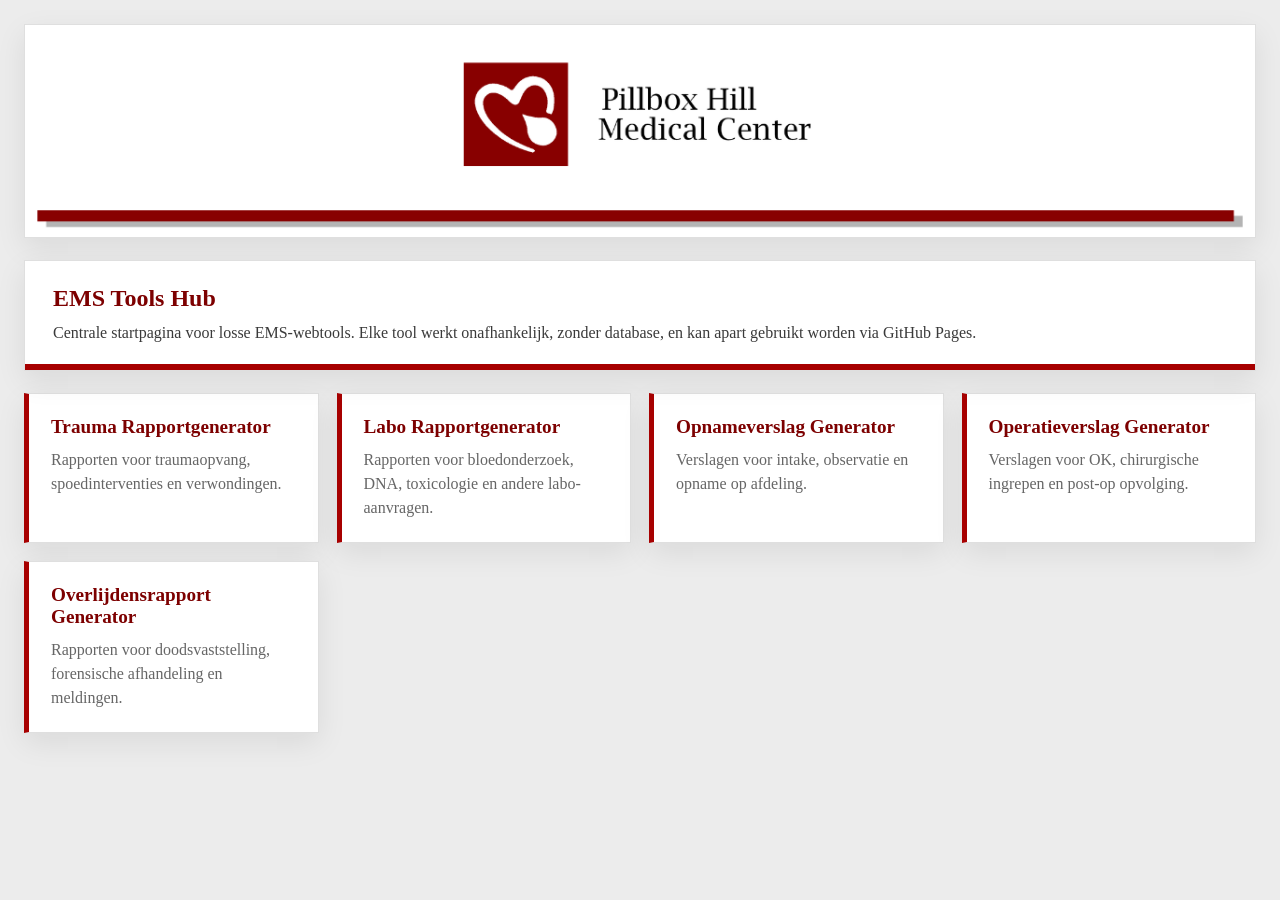
==== index.html @ 2ce00718 "Update index.html" ====
<!DOCTYPE html>
<html lang="nl">
<head>
  <meta charset="UTF-8" />
  <meta name="viewport" content="width=device-width, initial-scale=1.0" />
  <title>EMS Tools Hub</title>
  <link rel="stylesheet" href="assets/styles/main.css" />
</head>
<body>
  <div class="app">
    <header class="site-header">
      <img src="assets/images/Banner.png" alt="EMS Tools Hub" />
    </header>

    <section class="intro">
      <h1>EMS Tools Hub</h1>
      <p>
        Centrale startpagina voor losse EMS-webtools. Elke tool werkt onafhankelijk, zonder database,
        en kan apart gebruikt worden via GitHub Pages.
      </p>
    </section>

    <section class="tools-grid">
      <a class="tool-card" href="tools/trauma-report/">
        <h2>Trauma Rapportgenerator</h2>
        <p>Rapporten voor traumaopvang, spoedinterventies en verwondingen.</p>
      </a>

      <a class="tool-card" href="tools/labo-report/">
        <h2>Labo Rapportgenerator</h2>
        <p>Rapporten voor bloedonderzoek, DNA, toxicologie en andere labo-aanvragen.</p>
      </a>

      <a class="tool-card" href="tools/opname-report/">
        <h2>Opnameverslag Generator</h2>
        <p>Verslagen voor intake, observatie en opname op afdeling.</p>
      </a>

      <a class="tool-card" href="tools/operatie-report/">
        <h2>Operatieverslag Generator</h2>
        <p>Verslagen voor OK, chirurgische ingrepen en post-op opvolging.</p>
      </a>

      <a class="tool-card" href="tools/overlijden-report/">
        <h2>Overlijdensrapport Generator</h2>
        <p>Rapporten voor doodsvaststelling, forensische afhandeling en meldingen.</p>
      </a>
    </section>
  </div>
</body>
</html>
---- assets/styles/main.css ----
:root {
  --page: #ececec;
  --card: #ffffff;
  --text: #1c1c1c;
  --muted: #666666;
  --brand: #a70000;
  --brand-dark: #7d0000;
  --shadow: 0 10px 28px rgba(0, 0, 0, 0.08);
}

* {
  box-sizing: border-box;
}

body {
  margin: 0;
  padding: 24px;
  font-family: Georgia, "Times New Roman", serif;
  background: var(--page);
  color: var(--text);
}

.app {
  max-width: 1300px;
  margin: 0 auto;
}

.site-header {
  background: var(--card);
  border: 1px solid #dfdfdf;
  box-shadow: var(--shadow);
  margin-bottom: 22px;
}

.site-header img {
  display: block;
  width: 100%;
  height: auto;
}

.intro {
  background: var(--card);
  border: 1px solid #dfdfdf;
  box-shadow: var(--shadow);
  padding: 24px 28px;
  margin-bottom: 22px;
  position: relative;
}

.intro::after {
  content: "";
  position: absolute;
  left: 0;
  right: 0;
  bottom: 0;
  height: 6px;
  background: var(--brand);
}

.intro h1 {
  margin: 0 0 8px;
  color: var(--brand-dark);
}

.intro p {
  margin: 0;
  line-height: 1.6;
  color: #3a3a3a;
}

.tools-grid {
  display: grid;
  grid-template-columns: repeat(auto-fit, minmax(280px, 1fr));
  gap: 18px;
}

.tool-card {
  display: block;
  text-decoration: none;
  color: inherit;
  background: var(--card);
  border: 1px solid #dfdfdf;
  box-shadow: var(--shadow);
  padding: 22px;
  transition: transform 0.15s ease, box-shadow 0.15s ease;
  border-left: 5px solid var(--brand);
}

.tool-card:hover {
  transform: translateY(-2px);
  box-shadow: 0 14px 34px rgba(0, 0, 0, 0.1);
}

.tool-card h2 {
  margin: 0 0 10px;
  color: var(--brand-dark);
  font-size: 1.2rem;
}

.tool-card p {
  margin: 0;
  line-height: 1.5;
  color: var(--muted);
}
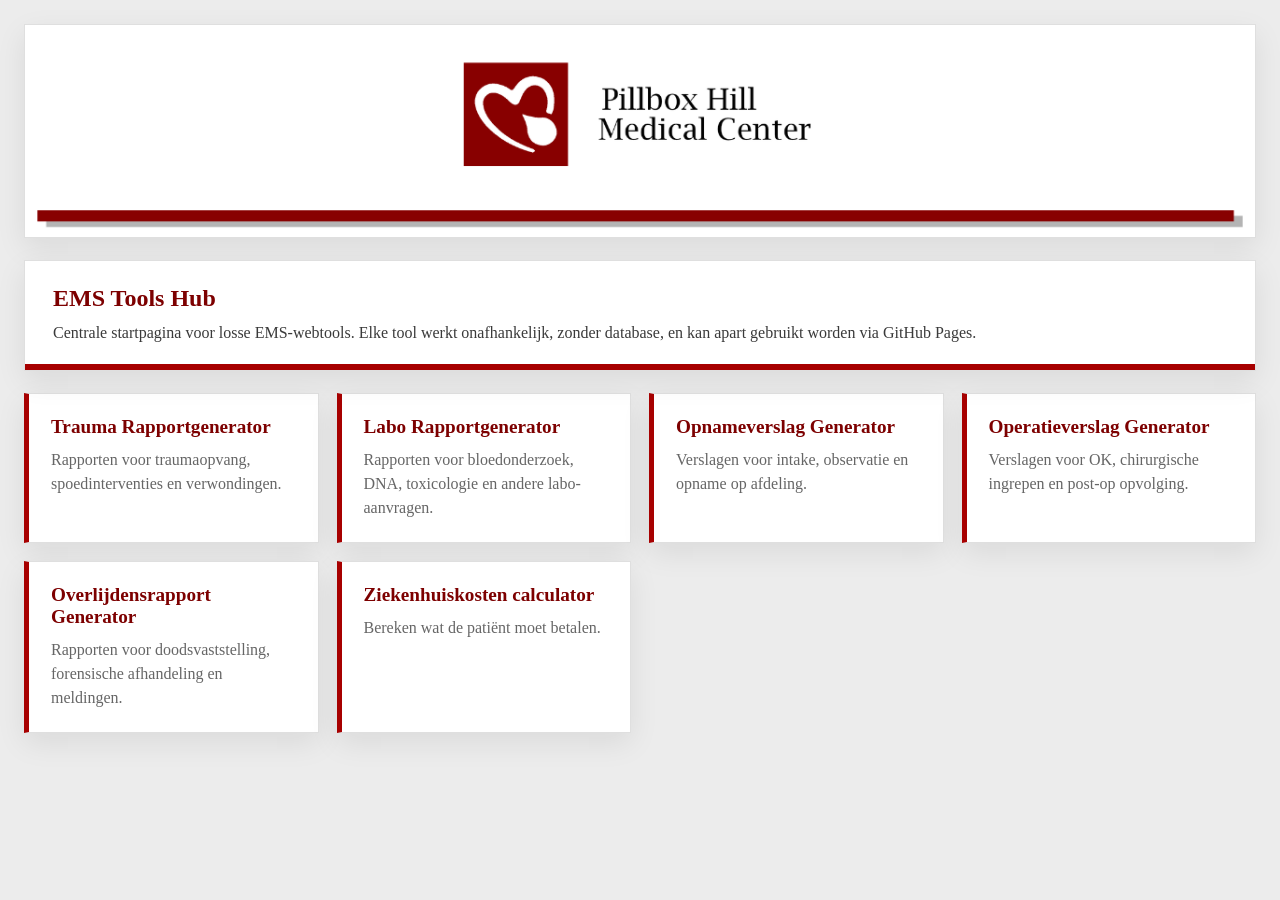
==== commit 85f3c680: "Update index.html" ====
--- a/index.html
+++ b/index.html
@@ -45,6 +45,11 @@
         <h2>Overlijdensrapport Generator</h2>
         <p>Rapporten voor doodsvaststelling, forensische afhandeling en meldingen.</p>
       </a>
+      
+      <a class="tool-card" href="tools/ems-cost-calculator/">
+        <h2>Ziekenhuiskosten calculator</h2>
+        <p>Bereken wat de patiënt moet betalen.</p>
+      </a>
     </section>
   </div>
 </body>
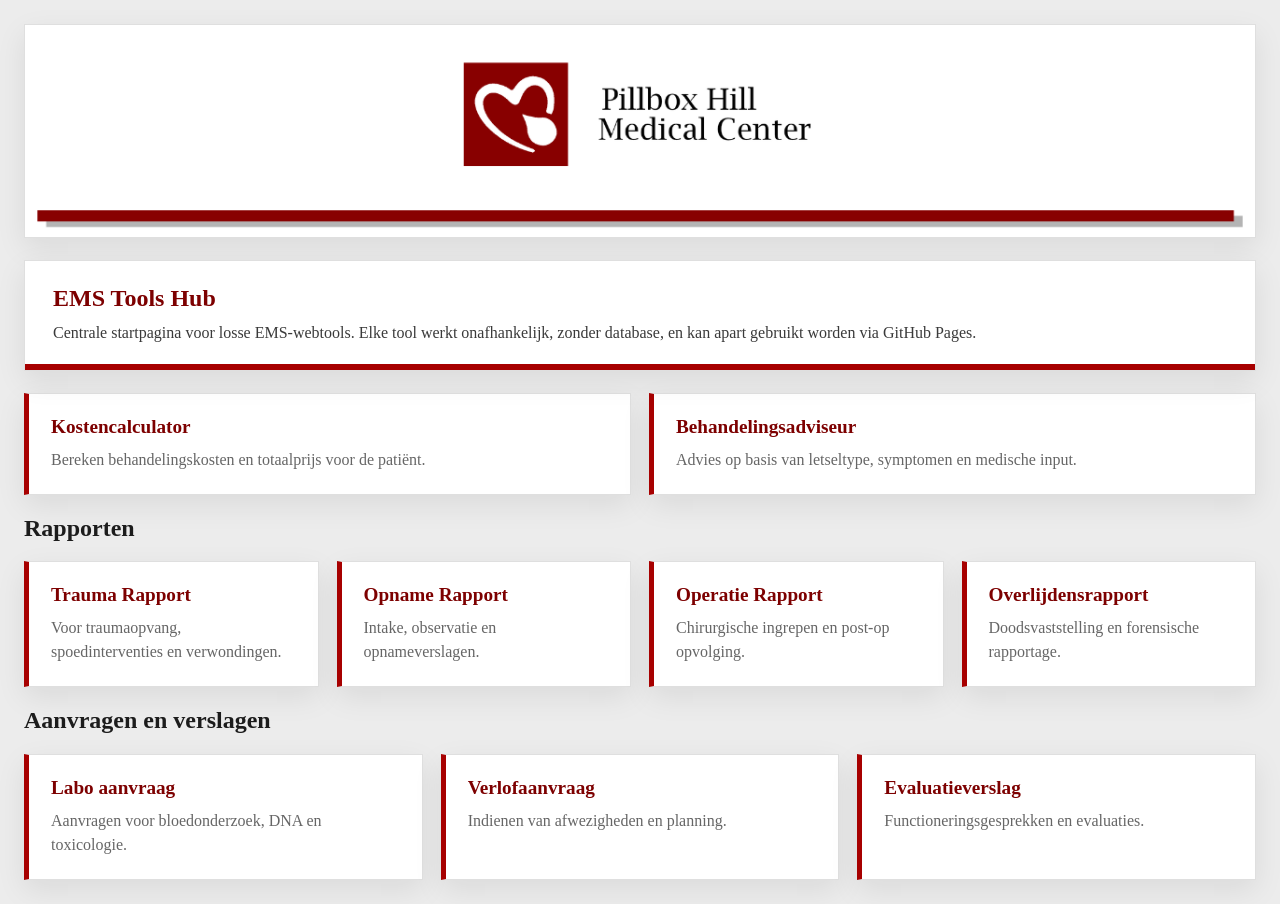
==== commit 45fc6c1c: "Update index.html" ====
--- a/index.html
+++ b/index.html
@@ -8,6 +8,7 @@
 </head>
 <body>
   <div class="app">
+    
     <header class="site-header">
       <img src="assets/images/Banner.png" alt="EMS Tools Hub" />
     </header>
@@ -20,37 +21,80 @@
       </p>
     </section>
 
-    <section class="tools-grid">
-      <a class="tool-card" href="tools/trauma-report/">
-        <h2>Trauma Rapportgenerator</h2>
-        <p>Rapporten voor traumaopvang, spoedinterventies en verwondingen.</p>
-      </a>
+    <!-- ========================= -->
+    <!-- 1. GEEN TITEL SECTIE -->
+    <!-- ========================= -->
+    <section class="tools-section">
+      <div class="tools-grid">
+        
+        <a class="tool-card" href="tools/ems-cost-calculator/">
+          <h2>Kostencalculator</h2>
+          <p>Bereken behandelingskosten en totaalprijs voor de patiënt.</p>
+        </a>
 
-      <a class="tool-card" href="tools/labo-report/">
-        <h2>Labo Rapportgenerator</h2>
-        <p>Rapporten voor bloedonderzoek, DNA, toxicologie en andere labo-aanvragen.</p>
-      </a>
+        <a class="tool-card" href="tools/treatment-advisor/">
+          <h2>Behandelingsadviseur</h2>
+          <p>Advies op basis van letseltype, symptomen en medische input.</p>
+        </a>
 
-      <a class="tool-card" href="tools/opname-report/">
-        <h2>Opnameverslag Generator</h2>
-        <p>Verslagen voor intake, observatie en opname op afdeling.</p>
-      </a>
+      </div>
+    </section>
 
-      <a class="tool-card" href="tools/operatie-report/">
-        <h2>Operatieverslag Generator</h2>
-        <p>Verslagen voor OK, chirurgische ingrepen en post-op opvolging.</p>
-      </a>
+    <!-- ========================= -->
+    <!-- 2. RAPPORTEN -->
+    <!-- ========================= -->
+    <section class="tools-section">
+      <h2 class="section-title">Rapporten</h2>
+      <div class="tools-grid">
 
-      <a class="tool-card" href="tools/overlijden-report/">
-        <h2>Overlijdensrapport Generator</h2>
-        <p>Rapporten voor doodsvaststelling, forensische afhandeling en meldingen.</p>
-      </a>
-      
-      <a class="tool-card" href="tools/ems-cost-calculator/">
-        <h2>Ziekenhuiskosten calculator</h2>
-        <p>Bereken wat de patiënt moet betalen.</p>
-      </a>
+        <a class="tool-card" href="tools/trauma-report/">
+          <h2>Trauma Rapport</h2>
+          <p>Voor traumaopvang, spoedinterventies en verwondingen.</p>
+        </a>
+
+        <a class="tool-card" href="tools/opname-report/">
+          <h2>Opname Rapport</h2>
+          <p>Intake, observatie en opnameverslagen.</p>
+        </a>
+
+        <a class="tool-card" href="tools/operatie-report/">
+          <h2>Operatie Rapport</h2>
+          <p>Chirurgische ingrepen en post-op opvolging.</p>
+        </a>
+
+        <a class="tool-card" href="tools/overlijden-report/">
+          <h2>Overlijdensrapport</h2>
+          <p>Doodsvaststelling en forensische rapportage.</p>
+        </a>
+
+      </div>
     </section>
+
+    <!-- ========================= -->
+    <!-- 3. AANVRAGEN & VERSLAGEN -->
+    <!-- ========================= -->
+    <section class="tools-section">
+      <h2 class="section-title">Aanvragen en verslagen</h2>
+      <div class="tools-grid">
+
+        <a class="tool-card" href="tools/labo-request/">
+          <h2>Labo aanvraag</h2>
+          <p>Aanvragen voor bloedonderzoek, DNA en toxicologie.</p>
+        </a>
+
+        <a class="tool-card" href="tools/leave-request/">
+          <h2>Verlofaanvraag</h2>
+          <p>Indienen van afwezigheden en planning.</p>
+        </a>
+
+        <a class="tool-card" href="tools/evaluation-report/">
+          <h2>Evaluatieverslag</h2>
+          <p>Functioneringsgesprekken en evaluaties.</p>
+        </a>
+
+      </div>
+    </section>
+
   </div>
 </body>
 </html>
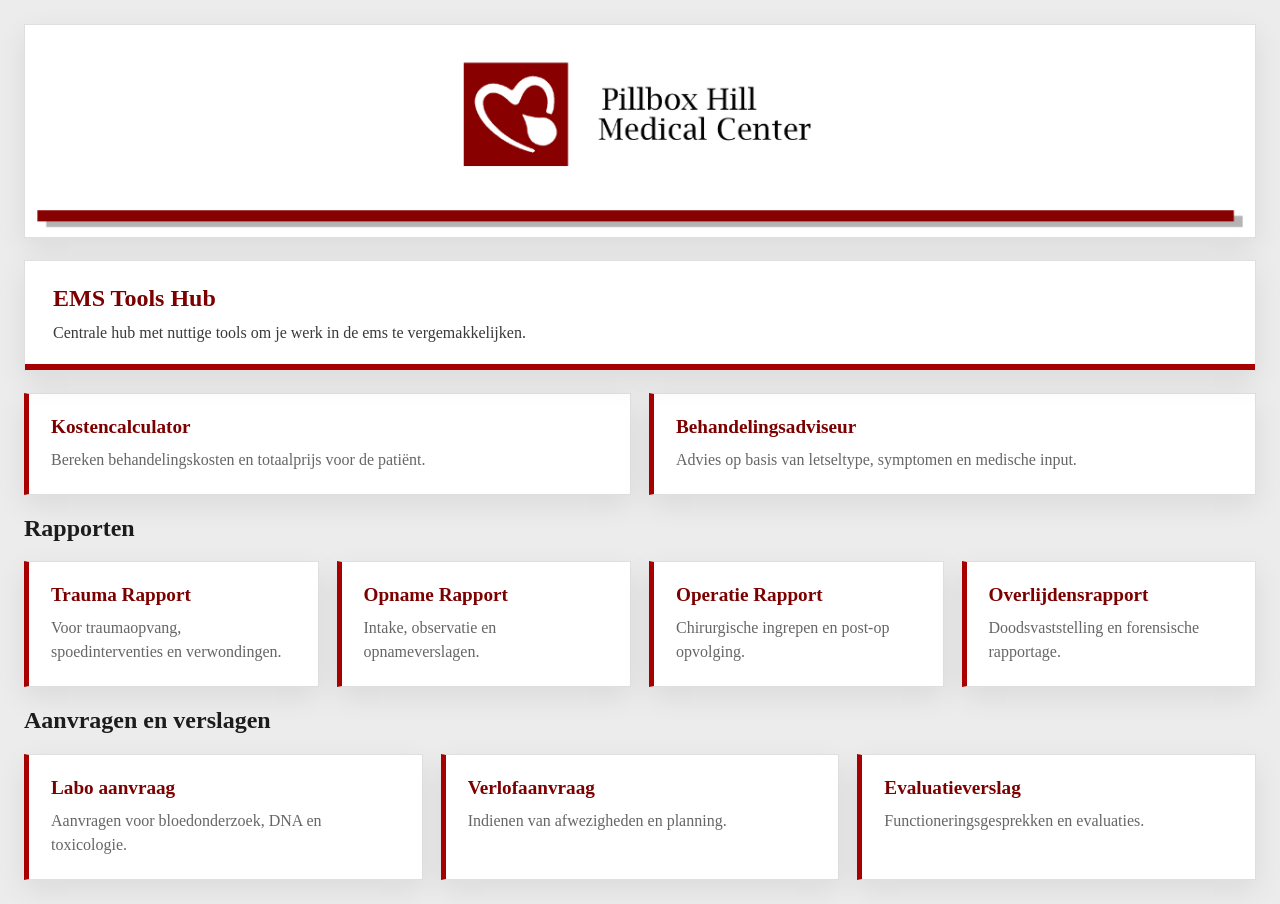
==== commit 7493e25e: "Update index.html" ====
--- a/index.html
+++ b/index.html
@@ -16,8 +16,7 @@
     <section class="intro">
       <h1>EMS Tools Hub</h1>
       <p>
-        Centrale startpagina voor losse EMS-webtools. Elke tool werkt onafhankelijk, zonder database,
-        en kan apart gebruikt worden via GitHub Pages.
+        Centrale hub met nuttige tools om je werk in de ems te vergemakkelijken.
       </p>
     </section>
 
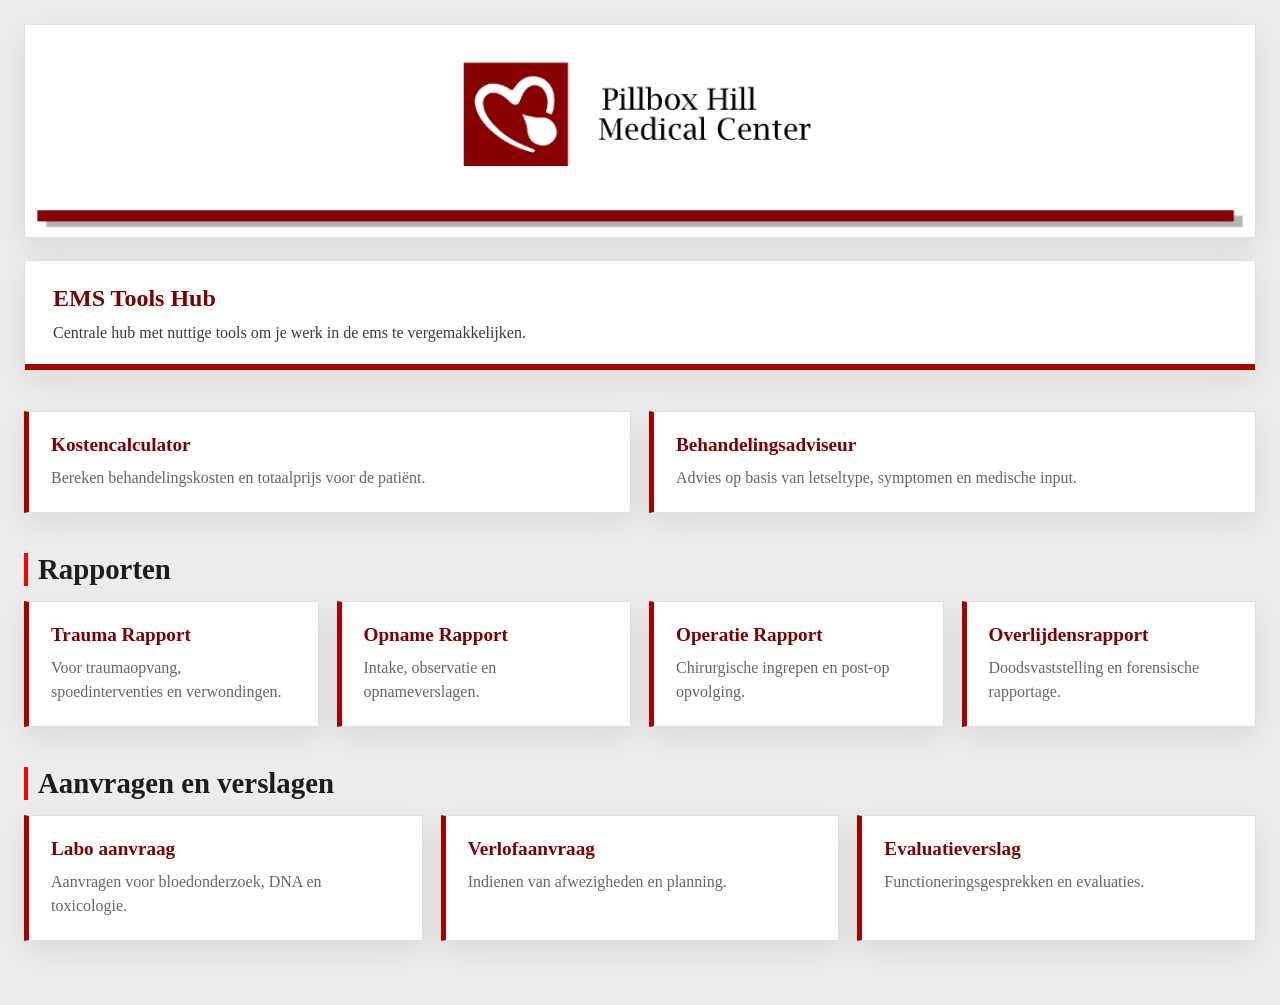
==== commit e6dbfbd8: "Update index.html" ====
--- a/index.html
+++ b/index.html
@@ -31,7 +31,7 @@
           <p>Bereken behandelingskosten en totaalprijs voor de patiënt.</p>
         </a>
 
-        <a class="tool-card" href="tools/treatment-advisor/">
+        <a class="tool-card" href="tools/ems-cost-calculator/">
           <h2>Behandelingsadviseur</h2>
           <p>Advies op basis van letseltype, symptomen en medische input.</p>
         </a>
--- a/assets/styles/main.css
+++ b/assets/styles/main.css
@@ -102,3 +102,14 @@
   line-height: 1.5;
   color: var(--muted);
 }
+
+.tools-section {
+  margin: 40px 0;
+}
+
+.section-title {
+  font-size: 1.8rem;
+  margin-bottom: 15px;
+  border-left: 4px solid #fe0100;
+  padding-left: 10px;
+}
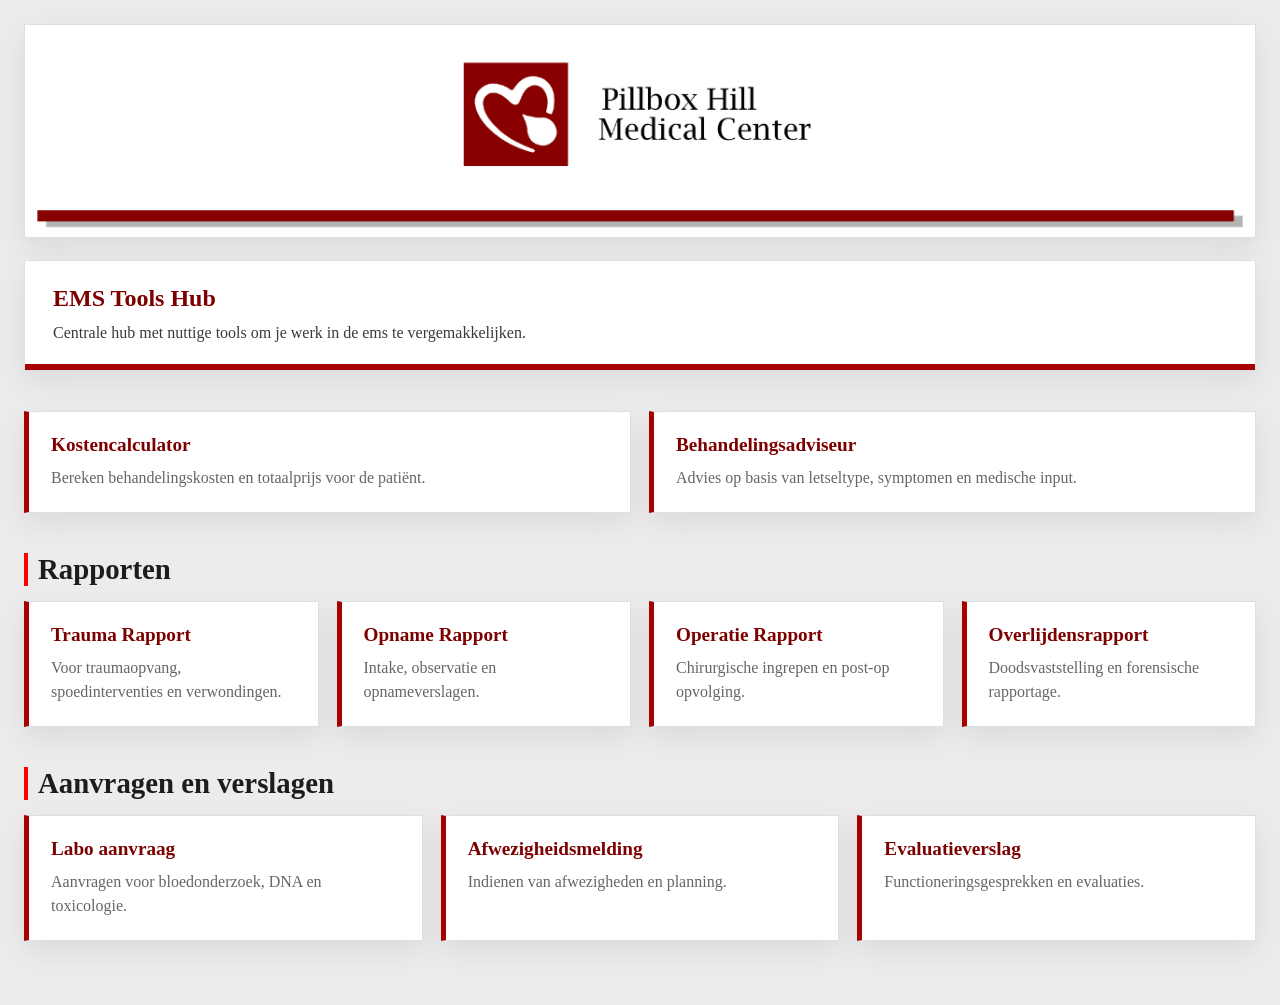
==== commit 4ef10e8d: "Update index.html" ====
--- a/index.html
+++ b/index.html
@@ -31,7 +31,7 @@
           <p>Bereken behandelingskosten en totaalprijs voor de patiënt.</p>
         </a>
 
-        <a class="tool-card" href="tools/ems-cost-calculator/">
+        <a class="tool-card" href="tools/ems-treatment-tool/">
           <h2>Behandelingsadviseur</h2>
           <p>Advies op basis van letseltype, symptomen en medische input.</p>
         </a>
@@ -81,12 +81,12 @@
           <p>Aanvragen voor bloedonderzoek, DNA en toxicologie.</p>
         </a>
 
-        <a class="tool-card" href="tools/leave-request/">
-          <h2>Verlofaanvraag</h2>
+        <a class="tool-card" href="tools/afwezigheid-tool/">
+          <h2>Afwezigheidsmelding</h2>
           <p>Indienen van afwezigheden en planning.</p>
         </a>
 
-        <a class="tool-card" href="tools/evaluation-report/">
+        <a class="tool-card" href="tools/ems-evaluatieformulier-tool/">
           <h2>Evaluatieverslag</h2>
           <p>Functioneringsgesprekken en evaluaties.</p>
         </a>
